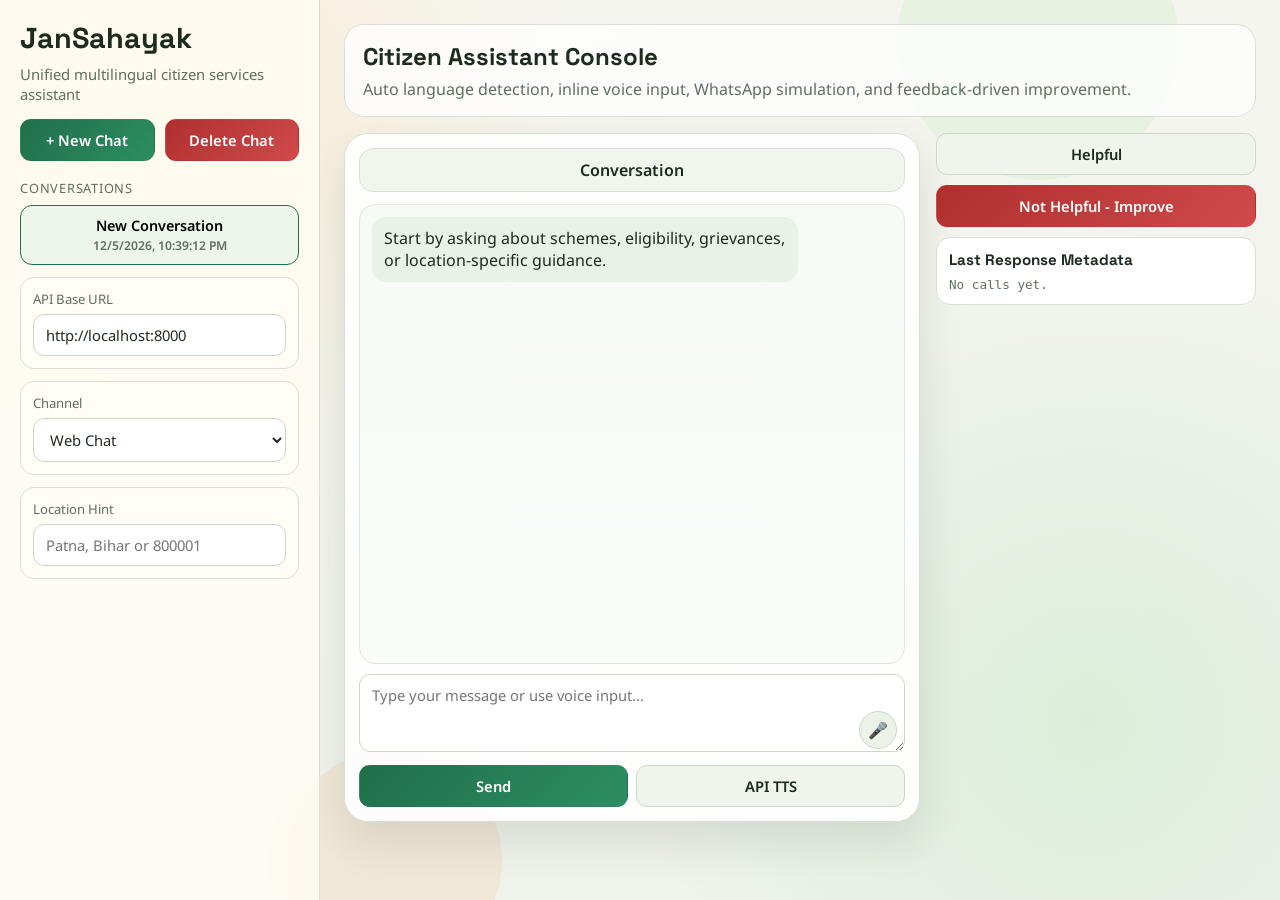
==== jansahayak-starter/apps/web/index.html @ 43270fc9 "added basic functionality" ====
<!DOCTYPE html>
<html lang="en">
<head>
  <meta charset="UTF-8" />
  <meta name="viewport" content="width=device-width, initial-scale=1.0" />
  <title>JanSahayak Demo</title>
  <link rel="preconnect" href="https://fonts.googleapis.com" />
  <link rel="preconnect" href="https://fonts.gstatic.com" crossorigin />
  <link href="https://fonts.googleapis.com/css2?family=Space+Grotesk:wght@400;500;700&family=Noto+Sans:wght@400;600&display=swap" rel="stylesheet" />
  <link rel="stylesheet" href="styles.css" />
</head>
<body>
  <div class="bg-shape bg-shape-1"></div>
  <div class="bg-shape bg-shape-2"></div>

  <div class="app-shell">
    <aside class="sidebar">
      <div class="brand">
        <h1>JanSahayak</h1>
        <p>Unified multilingual citizen services assistant</p>
      </div>

      <div class="chat-controls">
        <button id="newChatBtn" class="primary">+ New Chat</button>
        <button id="deleteChatBtn" class="danger">Delete Chat</button>
      </div>

      <div class="chat-list-wrap">
        <label class="section-label">Conversations</label>
        <div id="chatList" class="chat-list"></div>
      </div>

      <div class="card">
        <label for="apiBase">API Base URL</label>
        <input id="apiBase" value="http://localhost:8000" />
      </div>

      <div class="card">
        <label for="channelSelect">Channel</label>
        <select id="channelSelect">
          <option value="web">Web Chat</option>
          <option value="whatsapp">WhatsApp Mock</option>
        </select>
      </div>

      <div class="card">
        <label for="locationHint">Location Hint</label>
        <input id="locationHint" placeholder="Patna, Bihar or 800001" />
      </div>
    </aside>

    <main class="main-panel">
      <section class="hero">
        <div>
          <h2>Citizen Assistant Console</h2>
          <p>Auto language detection, inline voice input, WhatsApp simulation, and feedback-driven improvement.</p>
        </div>
      </section>

      <section class="chat-wrapper">
        <div class="phone-frame">
          <div class="phone-header">Conversation</div>
          <div id="messages" class="messages"></div>
          <div class="composer">
            <div class="input-wrap">
              <textarea id="messageInput" placeholder="Type your message or use voice input..." aria-label="Message input"></textarea>
              <button id="micBtn" class="mic-btn" aria-label="Voice input" title="Voice input">🎤</button>
            </div>
            <div class="composer-actions">
              <button id="sendBtn" class="primary">Send</button>
              <button id="ttsBtn" class="secondary">API TTS</button>
            </div>
          </div>
        </div>

        <div class="side-actions">
          <button id="helpfulBtn" class="secondary">Helpful</button>
          <button id="retryBtn" class="danger">Not Helpful - Improve</button>
          <div class="debug-box">
            <h3>Last Response Metadata</h3>
            <pre id="debugMeta">No calls yet.</pre>
          </div>
        </div>
      </section>
    </main>
  </div>

  <script src="app.js"></script>
</body>
</html>
---- jansahayak-starter/apps/web/styles.css ----
:root {
  --bg-main: #f6f5ef;
  --bg-card: #fffdf6;
  --bg-accent: #eff4ec;
  --text-main: #1d2b1f;
  --text-muted: #5e6f60;
  --brand: #1f6f4a;
  --brand-strong: #145035;
  --danger: #af2f2f;
  --line: #d9dfd4;
  --bot-bubble: #e8f2e6;
  --user-bubble: #2f6f52;
}

* {
  box-sizing: border-box;
}

body {
  margin: 0;
  font-family: "Noto Sans", sans-serif;
  color: var(--text-main);
  background:
    radial-gradient(circle at 15% 12%, #f8edd7 0%, transparent 28%),
    radial-gradient(circle at 85% 80%, #dceeda 0%, transparent 35%),
    linear-gradient(160deg, #f6f5ef 0%, #eef3eb 100%);
  min-height: 100vh;
  position: relative;
}

h1,
h2,
h3 {
  font-family: "Space Grotesk", sans-serif;
}

.bg-shape {
  position: fixed;
  border-radius: 50%;
  pointer-events: none;
  opacity: 0.25;
  z-index: 0;
}

.bg-shape-1 {
  width: 280px;
  height: 280px;
  background: #bfe7b6;
  top: -100px;
  right: 8%;
}

.bg-shape-2 {
  width: 220px;
  height: 220px;
  background: #f2c497;
  bottom: -70px;
  left: 22%;
}

.app-shell {
  position: relative;
  z-index: 1;
  display: grid;
  grid-template-columns: 320px 1fr;
  min-height: 100vh;
}

.sidebar {
  border-right: 1px solid var(--line);
  background: rgba(255, 252, 243, 0.86);
  backdrop-filter: blur(8px);
  padding: 20px;
  overflow-y: auto;
}

.brand h1 {
  margin: 0;
  font-size: 1.8rem;
}

.brand p {
  margin-top: 8px;
  color: var(--text-muted);
  font-size: 0.93rem;
}

.chat-controls {
  display: grid;
  grid-template-columns: 1fr 1fr;
  gap: 10px;
  margin-top: 14px;
}

.section-label {
  display: block;
  margin-top: 18px;
  font-size: 0.8rem;
  text-transform: uppercase;
  letter-spacing: 0.06em;
  color: var(--text-muted);
}

.chat-list {
  margin-top: 8px;
  display: flex;
  flex-direction: column;
  gap: 8px;
  max-height: 180px;
  overflow-y: auto;
}

.chat-item {
  border: 1px solid var(--line);
  border-radius: 12px;
  background: #fff;
  padding: 10px;
  cursor: pointer;
  transition: transform 0.15s ease, border-color 0.15s ease;
}

.chat-item:hover {
  transform: translateY(-1px);
  border-color: #b8c8b6;
}

.chat-item.active {
  border-color: var(--brand);
  background: #eef6ec;
}

.chat-title {
  font-size: 0.9rem;
  font-weight: 600;
}

.chat-time {
  margin-top: 2px;
  color: var(--text-muted);
  font-size: 0.76rem;
}

.card {
  margin-top: 12px;
  border: 1px solid var(--line);
  border-radius: 14px;
  background: var(--bg-card);
  padding: 12px;
}

label {
  display: block;
  margin-bottom: 6px;
  color: var(--text-muted);
  font-size: 0.82rem;
}

input,
select,
textarea,
button {
  width: 100%;
  border: 1px solid #ccd7c8;
  border-radius: 11px;
  padding: 10px 12px;
  font-size: 0.92rem;
  font-family: "Noto Sans", sans-serif;
}

input,
select,
textarea {
  background: #fff;
  color: var(--text-main);
}

button {
  cursor: pointer;
  font-weight: 600;
  transition: background 0.2s ease, transform 0.2s ease;
}

button:hover {
  transform: translateY(-1px);
}

button.primary {
  color: #fff;
  background: linear-gradient(135deg, var(--brand), #2d8e62);
  border-color: transparent;
}

button.secondary {
  color: var(--text-main);
  background: var(--bg-accent);
}

button.danger {
  color: #fff;
  background: linear-gradient(135deg, var(--danger), #d04a4a);
  border-color: transparent;
}

.main-panel {
  padding: 24px;
}

.hero {
  background: rgba(255, 255, 255, 0.75);
  border: 1px solid var(--line);
  border-radius: 20px;
  padding: 16px 18px;
  display: flex;
  justify-content: space-between;
  gap: 12px;
  flex-wrap: wrap;
  animation: fadeInUp 0.35s ease both;
}

.hero h2 {
  margin: 0;
}

.hero p {
  margin: 6px 0 0;
  color: var(--text-muted);
}

.chat-wrapper {
  margin-top: 16px;
  display: grid;
  grid-template-columns: minmax(360px, 640px) minmax(240px, 320px);
  gap: 16px;
  align-items: start;
}

.phone-frame {
  border-radius: 24px;
  border: 1px solid var(--line);
  background: rgba(255, 255, 255, 0.9);
  padding: 14px;
  box-shadow: 0 20px 45px rgba(33, 53, 35, 0.12);
}

.phone-header {
  border-radius: 14px;
  background: #f0f5ee;
  border: 1px solid var(--line);
  text-align: center;
  font-weight: 600;
  padding: 10px;
  margin-bottom: 12px;
}

.messages {
  min-height: 460px;
  max-height: 460px;
  overflow-y: auto;
  border-radius: 16px;
  border: 1px solid #dfe6dc;
  background: linear-gradient(180deg, #f6faf4 0%, #f9fcf8 100%);
  padding: 12px;
  display: flex;
  flex-direction: column;
  gap: 10px;
}

.message {
  max-width: 82%;
  border-radius: 14px;
  padding: 10px 12px;
  line-height: 1.4;
  white-space: pre-wrap;
}

.message.user {
  align-self: flex-end;
  color: #fff;
  background: var(--user-bubble);
}

.message.bot {
  align-self: flex-start;
  background: var(--bot-bubble);
}

.composer {
  margin-top: 10px;
}

textarea {
  resize: vertical;
  min-height: 78px;
  padding-right: 52px;
}

.input-wrap {
  position: relative;
}

.mic-btn {
  position: absolute;
  right: 8px;
  bottom: 8px;
  width: 38px;
  height: 38px;
  border-radius: 50%;
  display: grid;
  place-items: center;
  padding: 0;
  font-size: 1rem;
  background: #ebf2e8;
}

.mic-btn.recording {
  color: #fff;
  background: #b33131;
  animation: pulse 1s infinite;
}

.voice-btn {
  width: 30px;
  height: 30px;
  border-radius: 50%;
  padding: 0;
  display: inline-grid;
  place-items: center;
  font-size: 0.95rem;
  margin-left: 8px;
  vertical-align: middle;
}

.voice-btn:disabled {
  opacity: 0.45;
  cursor: not-allowed;
}

.message-head {
  display: flex;
  align-items: center;
  justify-content: space-between;
  margin-bottom: 4px;
}

.message-actions {
  display: flex;
  align-items: center;
  gap: 6px;
}

.thinking-toggle {
  width: auto;
  min-height: 30px;
  padding: 4px 10px;
  border-radius: 999px;
  font-size: 0.74rem;
  white-space: nowrap;
}

.thinking-wrap {
  margin-top: 8px;
  border: 1px dashed #b6c9b3;
  border-radius: 10px;
  background: #f4faf2;
  padding: 8px 10px;
}

.thinking-label {
  font-size: 0.72rem;
  font-weight: 700;
  color: var(--text-muted);
  margin-bottom: 4px;
}

.thinking-body {
  font-size: 0.84rem;
  color: #38533d;
  white-space: pre-wrap;
}

.answer-formatted {
  display: grid;
  gap: 6px;
}

.answer-line {
  margin: 0;
}

.answer-list {
  margin: 0;
  padding-left: 18px;
  display: grid;
  gap: 4px;
}

.answer-list li {
  line-height: 1.45;
}

.references-wrap {
  margin-top: 10px;
  border-top: 1px dashed #b6c9b3;
  padding-top: 8px;
  display: grid;
  gap: 8px;
}

.references-label {
  font-size: 0.74rem;
  font-weight: 700;
  color: var(--text-muted);
}

.reference-row {
  display: flex;
  align-items: center;
  justify-content: space-between;
  gap: 8px;
}

.reference-title {
  font-size: 0.84rem;
  color: #2b4430;
  flex: 1;
  min-width: 0;
  word-break: break-word;
}

.reference-btn {
  width: auto;
  min-height: 30px;
  padding: 4px 10px;
  border-radius: 999px;
  font-size: 0.74rem;
  white-space: nowrap;
}

.message-label {
  font-size: 0.72rem;
  font-weight: 700;
  letter-spacing: 0.03em;
  opacity: 0.75;
}

.composer-actions {
  display: grid;
  grid-template-columns: 1fr 1fr;
  gap: 8px;
  margin-top: 8px;
}

.side-actions {
  display: flex;
  flex-direction: column;
  gap: 10px;
}

.debug-box {
  border-radius: 14px;
  border: 1px solid var(--line);
  background: #fff;
  padding: 12px;
}

.debug-box h3 {
  margin-top: 0;
  margin-bottom: 8px;
  font-size: 0.95rem;
}

pre {
  margin: 0;
  color: var(--text-muted);
  white-space: pre-wrap;
  word-break: break-word;
  font-size: 0.79rem;
}

@keyframes fadeInUp {
  from {
    opacity: 0;
    transform: translateY(8px);
  }
  to {
    opacity: 1;
    transform: translateY(0);
  }
}

@keyframes pulse {
  0% {
    box-shadow: 0 0 0 0 rgba(179, 49, 49, 0.45);
  }
  70% {
    box-shadow: 0 0 0 12px rgba(179, 49, 49, 0);
  }
  100% {
    box-shadow: 0 0 0 0 rgba(179, 49, 49, 0);
  }
}

@media (max-width: 1024px) {
  .app-shell {
    grid-template-columns: 1fr;
  }

  .chat-wrapper {
    grid-template-columns: 1fr;
  }

  .messages {
    min-height: 360px;
    max-height: 360px;
  }
}
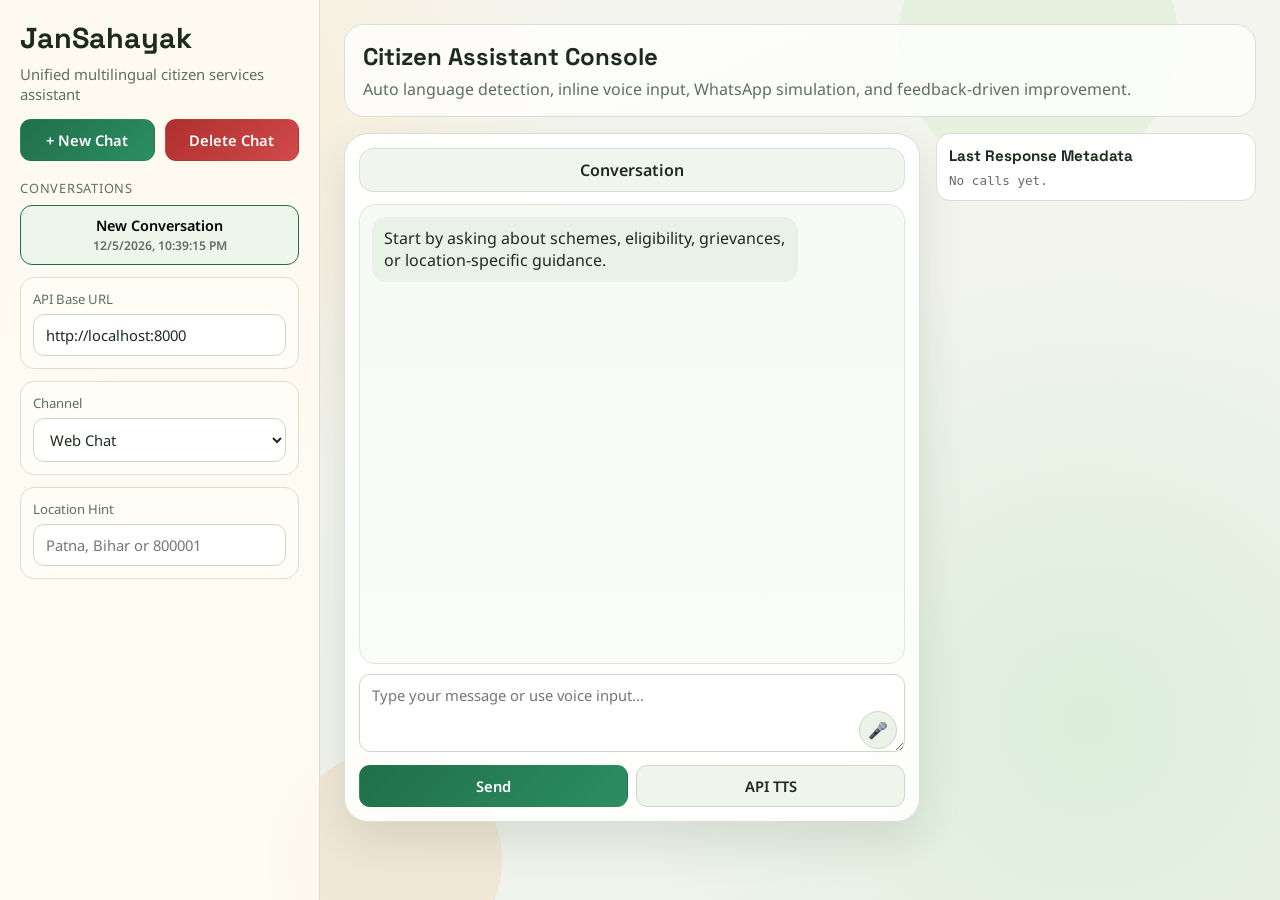
==== commit 4e1b9088: "updated references" ====
--- a/jansahayak-starter/apps/web/index.html
+++ b/jansahayak-starter/apps/web/index.html
@@ -74,8 +74,6 @@
         </div>
 
         <div class="side-actions">
-          <button id="helpfulBtn" class="secondary">Helpful</button>
-          <button id="retryBtn" class="danger">Not Helpful - Improve</button>
           <div class="debug-box">
             <h3>Last Response Metadata</h3>
             <pre id="debugMeta">No calls yet.</pre>
--- a/jansahayak-starter/apps/web/styles.css
+++ b/jansahayak-starter/apps/web/styles.css
@@ -348,6 +348,78 @@
   gap: 6px;
 }
 
+.feedback-row {
+  margin-top: 10px;
+  padding-top: 8px;
+  border-top: 1px dashed #b6c9b3;
+  display: flex;
+  align-items: center;
+  gap: 8px;
+  flex-wrap: wrap;
+}
+
+.feedback-btn {
+  width: auto;
+  min-height: 30px;
+  padding: 4px 10px;
+  border-radius: 999px;
+  font-size: 0.78rem;
+}
+
+.feedback-status {
+  font-size: 0.78rem;
+  color: #3a5d41;
+}
+
+.feedback-form {
+  margin-top: 8px;
+  border: 1px solid #c6d8c3;
+  background: #f4faf2;
+  border-radius: 10px;
+  padding: 10px;
+  display: grid;
+  gap: 8px;
+}
+
+.feedback-form h4 {
+  margin: 0;
+  font-size: 0.84rem;
+}
+
+.feedback-form textarea,
+.feedback-form select {
+  font-size: 0.84rem;
+  min-height: 40px;
+}
+
+.feedback-actions {
+  display: flex;
+  gap: 8px;
+}
+
+.feedback-actions button {
+  width: auto;
+  min-height: 32px;
+  font-size: 0.8rem;
+  padding: 6px 10px;
+}
+
+.followup-options {
+  margin-top: 10px;
+  display: flex;
+  flex-wrap: wrap;
+  gap: 8px;
+}
+
+.followup-option {
+  width: auto;
+  min-height: 30px;
+  padding: 4px 10px;
+  border-radius: 999px;
+  font-size: 0.78rem;
+  white-space: nowrap;
+}
+
 .thinking-toggle {
   width: auto;
   min-height: 30px;
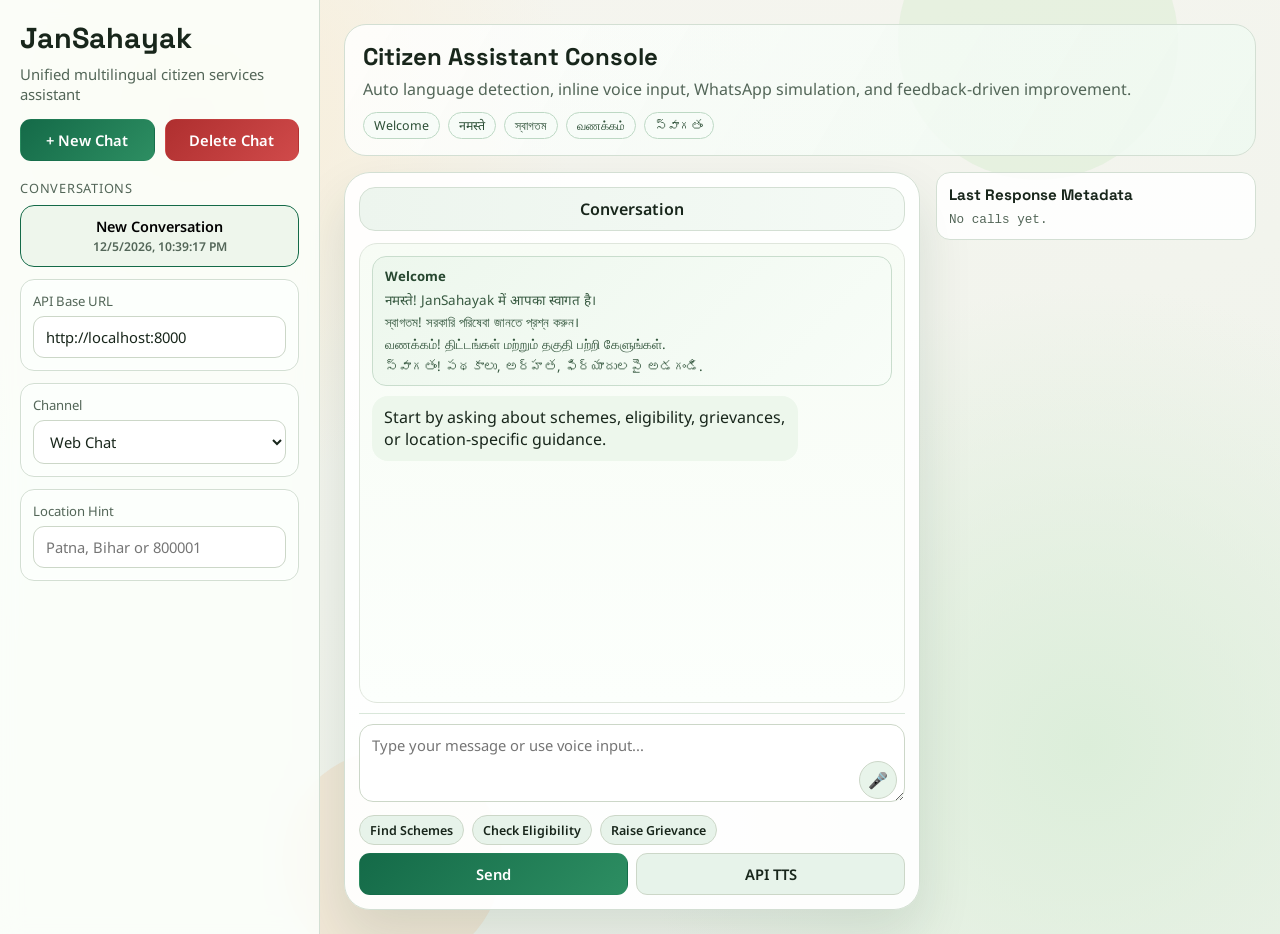
==== commit eb76d938: "feat(web): improve UI, multilingual onboarding, and voice UX fixes" ====
--- a/jansahayak-starter/apps/web/index.html
+++ b/jansahayak-starter/apps/web/index.html
@@ -39,7 +39,7 @@
         <label for="channelSelect">Channel</label>
         <select id="channelSelect">
           <option value="web">Web Chat</option>
-          <option value="whatsapp">WhatsApp Mock</option>
+          <option value="whatsapp">WhatsApp (Twilio)</option>
         </select>
       </div>
 
@@ -54,6 +54,13 @@
         <div>
           <h2>Citizen Assistant Console</h2>
           <p>Auto language detection, inline voice input, WhatsApp simulation, and feedback-driven improvement.</p>
+          <div class="hero-languages" aria-label="Welcome languages">
+            <span class="lang-pill">Welcome</span>
+            <span class="lang-pill">&#x0928;&#x092E;&#x0938;&#x094D;&#x0924;&#x0947;</span>
+            <span class="lang-pill">&#x09B8;&#x09CD;&#x09AC;&#x09BE;&#x0997;&#x09A4;&#x09AE;</span>
+            <span class="lang-pill">&#x0BB5;&#x0BA3;&#x0B95;&#x0BCD;&#x0B95;&#x0BAE;&#x0BCD;</span>
+            <span class="lang-pill">&#x0C38;&#x0C4D;&#x0C35;&#x0C3E;&#x0C17;&#x0C24;&#x0C02;</span>
+          </div>
         </div>
       </section>
 
@@ -64,7 +71,12 @@
           <div class="composer">
             <div class="input-wrap">
               <textarea id="messageInput" placeholder="Type your message or use voice input..." aria-label="Message input"></textarea>
-              <button id="micBtn" class="mic-btn" aria-label="Voice input" title="Voice input">🎤</button>
+              <button id="micBtn" class="mic-btn" aria-label="Voice input" title="Voice input">&#127908;</button>
+            </div>
+            <div class="quick-actions" aria-label="Quick prompts">
+              <button type="button" class="quick-chip secondary" data-prompt="Show relevant schemes for my location">Find Schemes</button>
+              <button type="button" class="quick-chip secondary" data-prompt="Check eligibility for available schemes">Check Eligibility</button>
+              <button type="button" class="quick-chip secondary" data-prompt="Help me file a grievance">Raise Grievance</button>
             </div>
             <div class="composer-actions">
               <button id="sendBtn" class="primary">Send</button>
--- a/jansahayak-starter/apps/web/styles.css
+++ b/jansahayak-starter/apps/web/styles.css
@@ -1,15 +1,15 @@
 :root {
-  --bg-main: #f6f5ef;
-  --bg-card: #fffdf6;
-  --bg-accent: #eff4ec;
-  --text-main: #1d2b1f;
-  --text-muted: #5e6f60;
-  --brand: #1f6f4a;
-  --brand-strong: #145035;
+  --bg-main: #f4f8f4;
+  --bg-card: #fcfffc;
+  --bg-accent: #e7f3ea;
+  --text-main: #18261b;
+  --text-muted: #536658;
+  --brand: #146a48;
+  --brand-strong: #0f4d35;
   --danger: #af2f2f;
-  --line: #d9dfd4;
-  --bot-bubble: #e8f2e6;
-  --user-bubble: #2f6f52;
+  --line: #d3dfd3;
+  --bot-bubble: #edf7ec;
+  --user-bubble: #1f6f4f;
 }
 
 * {
@@ -68,8 +68,8 @@
 
 .sidebar {
   border-right: 1px solid var(--line);
-  background: rgba(255, 252, 243, 0.86);
-  backdrop-filter: blur(8px);
+  background: rgba(252, 255, 252, 0.84);
+  backdrop-filter: blur(10px);
   padding: 20px;
   overflow-y: auto;
 }
@@ -112,16 +112,17 @@
 
 .chat-item {
   border: 1px solid var(--line);
-  border-radius: 12px;
+  border-radius: 14px;
   background: #fff;
-  padding: 10px;
+  padding: 11px;
   cursor: pointer;
-  transition: transform 0.15s ease, border-color 0.15s ease;
+  transition: transform 0.15s ease, border-color 0.15s ease, box-shadow 0.15s ease;
 }
 
 .chat-item:hover {
   transform: translateY(-1px);
   border-color: #b8c8b6;
+  box-shadow: 0 8px 18px rgba(20, 60, 32, 0.08);
 }
 
 .chat-item.active {
@@ -146,6 +147,7 @@
   border-radius: 14px;
   background: var(--bg-card);
   padding: 12px;
+  box-shadow: inset 0 0 0 1px rgba(255, 255, 255, 0.65);
 }
 
 label {
@@ -206,9 +208,9 @@
 }
 
 .hero {
-  background: rgba(255, 255, 255, 0.75);
+  background: linear-gradient(120deg, rgba(255, 255, 255, 0.82), rgba(238, 249, 240, 0.86));
   border: 1px solid var(--line);
-  border-radius: 20px;
+  border-radius: 22px;
   padding: 16px 18px;
   display: flex;
   justify-content: space-between;
@@ -217,6 +219,24 @@
   animation: fadeInUp 0.35s ease both;
 }
 
+.hero-languages {
+  margin-top: 12px;
+  display: flex;
+  flex-wrap: wrap;
+  gap: 8px;
+}
+
+.lang-pill {
+  display: inline-flex;
+  align-items: center;
+  border-radius: 999px;
+  border: 1px solid #bdd8c4;
+  background: #f7fcf8;
+  padding: 4px 10px;
+  font-size: 0.78rem;
+  color: #2c4f36;
+}
+
 .hero h2 {
   margin: 0;
 }
@@ -235,16 +255,16 @@
 }
 
 .phone-frame {
-  border-radius: 24px;
+  border-radius: 26px;
   border: 1px solid var(--line);
-  background: rgba(255, 255, 255, 0.9);
+  background: rgba(255, 255, 255, 0.92);
   padding: 14px;
-  box-shadow: 0 20px 45px rgba(33, 53, 35, 0.12);
+  box-shadow: 0 26px 54px rgba(20, 60, 32, 0.12);
 }
 
 .phone-header {
-  border-radius: 14px;
-  background: #f0f5ee;
+  border-radius: 16px;
+  background: linear-gradient(90deg, #edf5ee, #f4faf5);
   border: 1px solid var(--line);
   text-align: center;
   font-weight: 600;
@@ -256,9 +276,9 @@
   min-height: 460px;
   max-height: 460px;
   overflow-y: auto;
-  border-radius: 16px;
+  border-radius: 18px;
   border: 1px solid #dfe6dc;
-  background: linear-gradient(180deg, #f6faf4 0%, #f9fcf8 100%);
+  background: linear-gradient(180deg, #f7fcf5 0%, #fcfffc 100%);
   padding: 12px;
   display: flex;
   flex-direction: column;
@@ -267,7 +287,7 @@
 
 .message {
   max-width: 82%;
-  border-radius: 14px;
+  border-radius: 16px;
   padding: 10px 12px;
   line-height: 1.4;
   white-space: pre-wrap;
@@ -286,12 +306,16 @@
 
 .composer {
   margin-top: 10px;
+  border-top: 1px solid #d9e7da;
+  padding-top: 10px;
 }
 
 textarea {
   resize: vertical;
   min-height: 78px;
   padding-right: 52px;
+  border-radius: 14px;
+  box-shadow: inset 0 1px 0 rgba(255, 255, 255, 0.8);
 }
 
 .input-wrap {
@@ -309,7 +333,7 @@
   place-items: center;
   padding: 0;
   font-size: 1rem;
-  background: #ebf2e8;
+  background: #e8f4ea;
 }
 
 .mic-btn.recording {
@@ -522,6 +546,27 @@
   margin-top: 8px;
 }
 
+.quick-actions {
+  margin-top: 8px;
+  display: flex;
+  flex-wrap: wrap;
+  gap: 8px;
+}
+
+.quick-chip {
+  width: auto;
+  min-height: 30px;
+  padding: 5px 10px;
+  border-radius: 999px;
+  font-size: 0.78rem;
+  white-space: nowrap;
+}
+
+.quick-chip:hover {
+  border-color: #9bc0a4;
+  background: #e0f0e4;
+}
+
 .side-actions {
   display: flex;
   flex-direction: column;
@@ -531,8 +576,29 @@
 .debug-box {
   border-radius: 14px;
   border: 1px solid var(--line);
-  background: #fff;
+  background: rgba(255, 255, 255, 0.85);
   padding: 12px;
+}
+
+.welcome-card {
+  background: linear-gradient(135deg, #edf7ed, #f8fdf8);
+  border: 1px solid #c9ddcd;
+  border-radius: 14px;
+  padding: 10px 12px;
+}
+
+.welcome-title {
+  font-size: 0.82rem;
+  font-weight: 700;
+  color: #274730;
+  margin-bottom: 6px;
+}
+
+.welcome-lines {
+  display: grid;
+  gap: 4px;
+  font-size: 0.84rem;
+  color: #375940;
 }
 
 .debug-box h3 {
@@ -572,6 +638,32 @@
   }
 }
 
+/* ── WhatsApp channel theme ─────────────────────────────────────── */
+.phone-frame[data-channel="whatsapp"] .phone-header {
+  background: #075e54;
+  border-color: #075e54;
+  color: #fff;
+  font-family: "Segoe UI", "Noto Sans", sans-serif;
+}
+
+.phone-frame[data-channel="whatsapp"] .messages {
+  background: #e5ddd5 url("data:image/svg+xml,%3Csvg xmlns='http://www.w3.org/2000/svg' width='80' height='80'%3E%3Ccircle cx='40' cy='40' r='1.5' fill='%23c5bdb5' opacity='.5'/%3E%3C/svg%3E");
+  border-color: #d4c9bf;
+}
+
+.phone-frame[data-channel="whatsapp"] .message.user {
+  background: #dcf8c6;
+  color: #111;
+  border-radius: 14px 14px 4px 14px;
+}
+
+.phone-frame[data-channel="whatsapp"] .message.bot {
+  background: #ffffff;
+  color: #111;
+  border-radius: 14px 14px 14px 4px;
+  box-shadow: 0 1px 2px rgba(0,0,0,0.13);
+}
+
 @media (max-width: 1024px) {
   .app-shell {
     grid-template-columns: 1fr;
